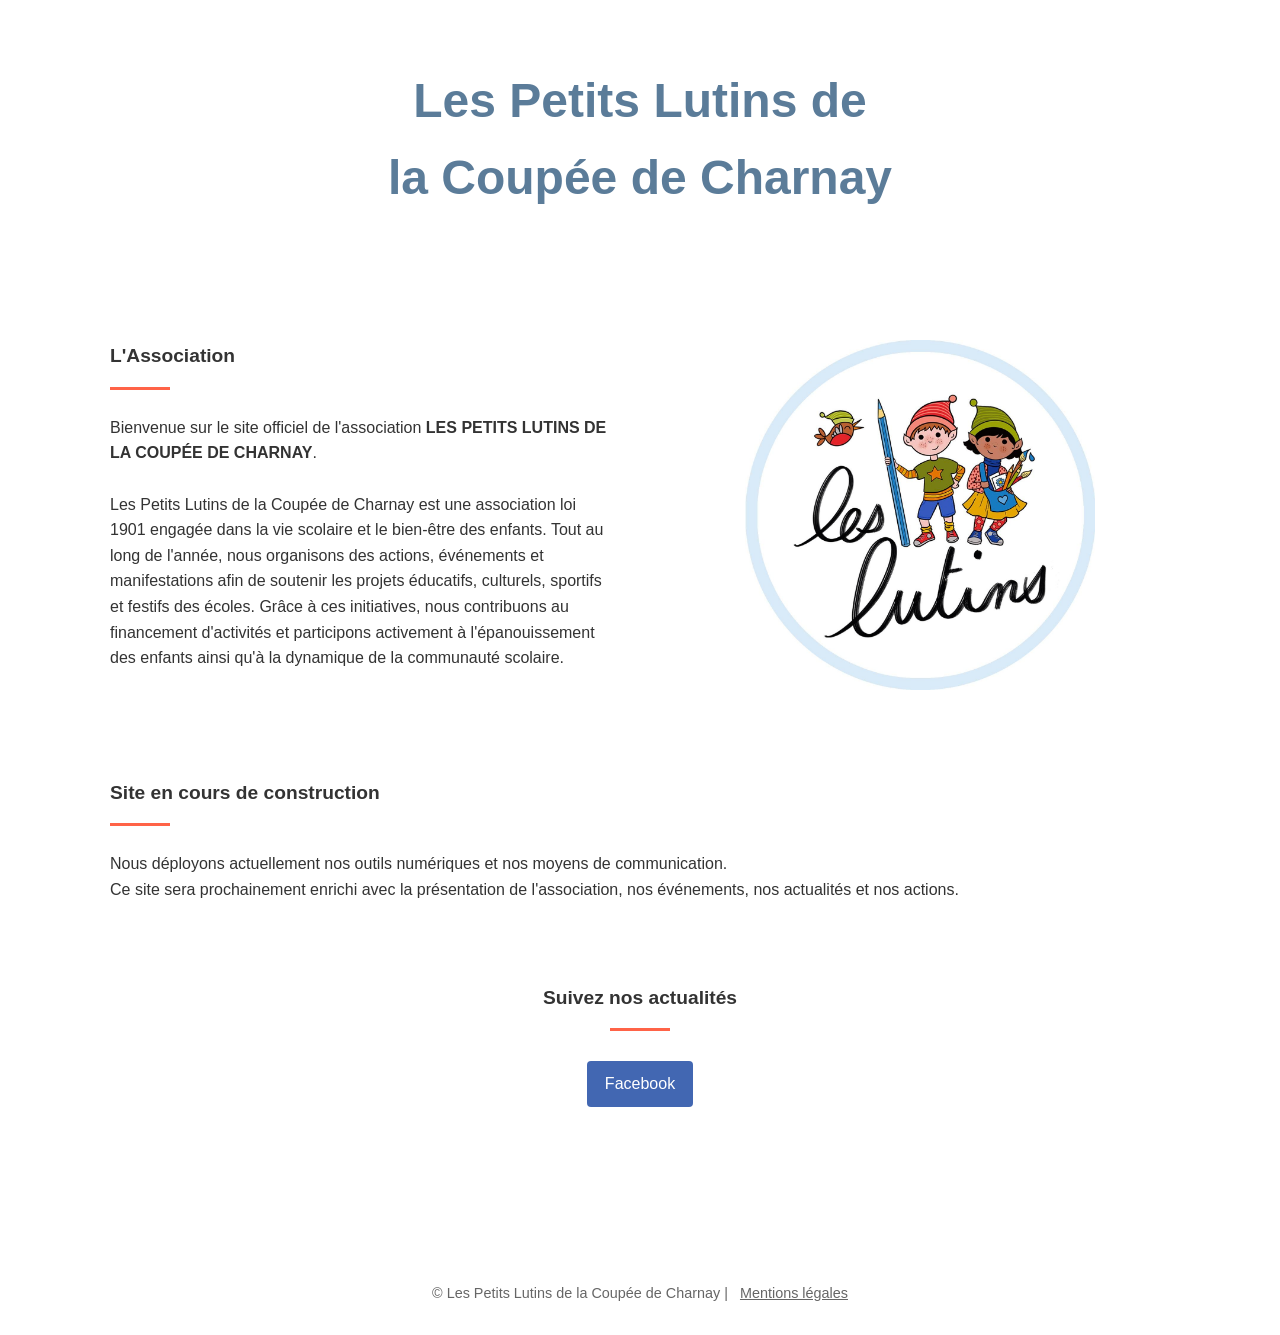
==== index.html @ 92e07673 "Add files via upload" ====
<!DOCTYPE html>
<html lang="fr">
<head>
<meta charset="UTF-8">
<meta name="viewport" content="width=device-width, initial-scale=1.0">

<title>Les Petits Lutins de la Coupée de Charnay</title>

<style>
*{
    margin:0;
    padding:0;
    box-sizing:border-box;
}

body{
    font-family: Arial, Helvetica, sans-serif;
    background:#fff;
    color:#333;
    line-height:1.6;
}

.hero{
    height:280px;
    background:#fff;
    display:flex;
    justify-content:center;
    align-items:center;
    text-align:center;
}

.hero h1{
    color:#5b7c99;
    font-size:3rem;
    font-weight:700;
}

.container{
    max-width:1100px;
    margin:auto;
    padding:60px 20px;
}

.section{
    margin-bottom:80px;
}

.two-columns{
    display:flex;
    gap:60px;
    align-items:center;
    flex-wrap:wrap;
}

.text{
    flex:1;
    min-width:320px;
}

.image{
    flex:1;
    text-align:center;
}

.image img{
    max-width:350px;
    width:100%;
}

h2{
    font-size:1.2rem;
    margin-bottom:10px;
}

.separator{
    width:60px;
    height:3px;
    background:#ff6347;
    margin:15px 0 25px 0;
}

.btn{
    display:inline-block;
    background:#5b7c99;
    color:white;
    text-decoration:none;
    padding:10px 18px;
    border-radius:4px;
    margin-top:15px;
}

.center{
    text-align:center;
}

.social{
    margin-top:20px;
}

.social a{
    display:inline-block;
    background:#4267B2;
    color:white;
    text-decoration:none;
    padding:10px 18px;
    border-radius:4px;
    margin:5px;
}

.footer{
    text-align:center;
    padding:30px;
    color:#666;
    font-size:0.9rem;
}

.footer a{
    color:inherit;
    margin-left:8px;
}

@media(max-width:768px){

    .hero h1{
        font-size:2rem;
        padding:20px;
    }

}
</style>
</head>

<body>

<header class="hero">
    <h1>Les Petits Lutins de<br>la Coupée de Charnay</h1>
</header>

<div class="container">

    <section class="section two-columns">

        <div class="text">

            <h2>L'Association</h2>
            <div class="separator"></div>

            <p>
                Bienvenue sur le site officiel de l'association
                <strong>LES PETITS LUTINS DE LA COUPÉE DE CHARNAY</strong>.
            </p>

            <br>

            <p>
                Les Petits Lutins de la Coupée de Charnay est une association loi 1901 engagée dans la vie scolaire et le bien-être des enfants.
                Tout au long de l'année, nous organisons des actions, événements et manifestations afin de soutenir les projets éducatifs, culturels, sportifs et festifs des écoles. Grâce à ces initiatives, nous contribuons au financement d'activités et participons activement à l'épanouissement des enfants ainsi qu'à la dynamique de la communauté scolaire.
            </p>

            <br>

        </div>

        <div class="image">
            <img src="logo.jpg" alt="Logo Les Petits Lutins">
        </div>

    </section>

    <section class="section">

        <h2>Site en cours de construction</h2>
        <div class="separator"></div>

        <p>
            Nous déployons actuellement nos outils numériques et nos moyens de communication.
        </p>

        <p>
            Ce site sera prochainement enrichi avec la présentation de l'association, nos événements, nos actualités et nos actions.
        </p>

    </section>

    <section class="section center">

        <h2>Suivez nos actualités</h2>

        <div class="separator" style="margin-left:auto;margin-right:auto;"></div>

        <div class="social">
            <a href="https://www.facebook.com/leslutinscharnay" target="_blank">
                Facebook
            </a>
        </div>

    </section>

</div>

<div class="footer">
    © Les Petits Lutins de la Coupée de Charnay |
    <a href="mentions_legales.html">Mentions légales</a>
</div>

</body>
</html>
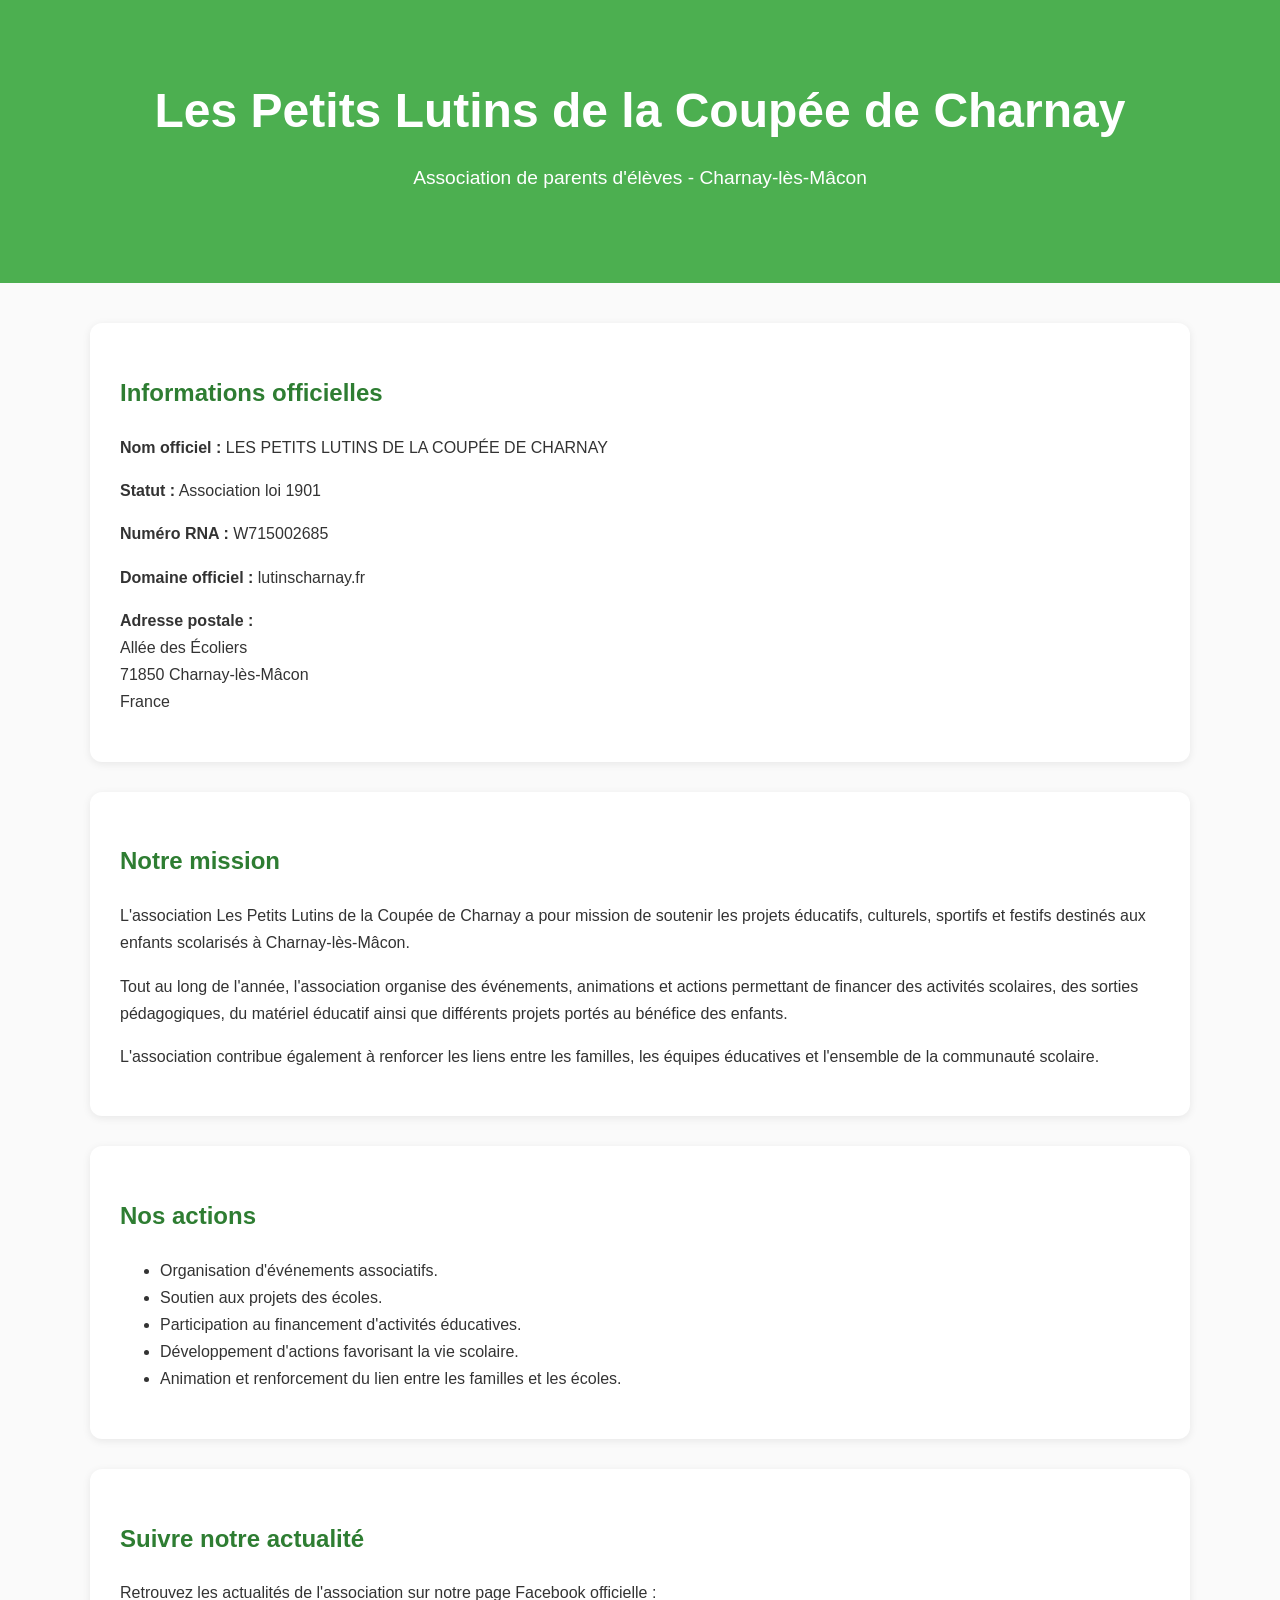
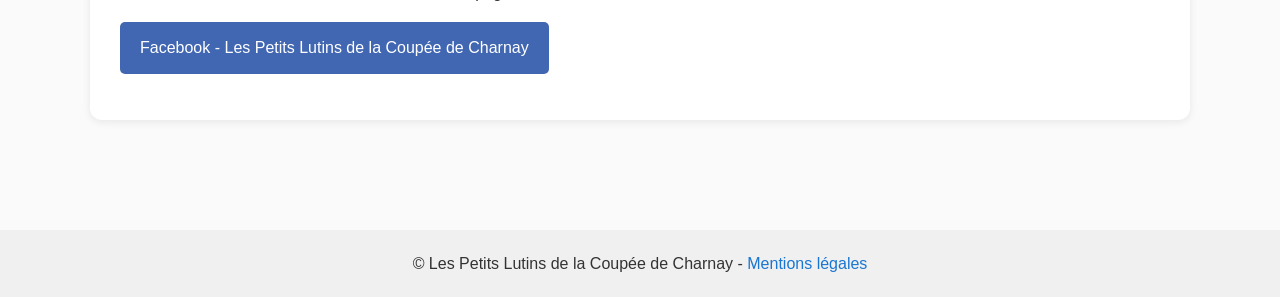
==== commit 2b293c46: "Update index.html" ====
--- a/index.html
+++ b/index.html
@@ -6,202 +6,180 @@
 
 <title>Les Petits Lutins de la Coupée de Charnay</title>
 
+<meta name="description" content="Site officiel de l'association Les Petits Lutins de la Coupée de Charnay">
+
 <style>
-*{
+body{
     margin:0;
-    padding:0;
-    box-sizing:border-box;
+    font-family:Arial, Helvetica, sans-serif;
+    background:#fafafa;
+    color:#333;
+    line-height:1.7;
 }
 
-body{
-    font-family: Arial, Helvetica, sans-serif;
-    background:#fff;
-    color:#333;
-    line-height:1.6;
+header{
+    background:#4CAF50;
+    color:white;
+    text-align:center;
+    padding:70px 20px;
 }
 
-.hero{
-    height:280px;
-    background:#fff;
-    display:flex;
-    justify-content:center;
-    align-items:center;
-    text-align:center;
+header h1{
+    margin:0;
+    font-size:3em;
 }
 
-.hero h1{
-    color:#5b7c99;
-    font-size:3rem;
-    font-weight:700;
+header p{
+    margin-top:10px;
+    font-size:1.2em;
 }
 
 .container{
     max-width:1100px;
     margin:auto;
-    padding:60px 20px;
+    padding:40px 20px;
 }
 
-.section{
-    margin-bottom:80px;
-}
-
-.two-columns{
-    display:flex;
-    gap:60px;
-    align-items:center;
-    flex-wrap:wrap;
-}
-
-.text{
-    flex:1;
-    min-width:320px;
-}
-
-.image{
-    flex:1;
-    text-align:center;
-}
-
-.image img{
-    max-width:350px;
-    width:100%;
+.card{
+    background:white;
+    padding:30px;
+    border-radius:12px;
+    box-shadow:0 2px 8px rgba(0,0,0,0.08);
+    margin-bottom:30px;
 }
 
 h2{
-    font-size:1.2rem;
-    margin-bottom:10px;
+    color:#2E7D32;
 }
 
-.separator{
-    width:60px;
-    height:3px;
-    background:#ff6347;
-    margin:15px 0 25px 0;
+a{
+    color:#1976D2;
+    text-decoration:none;
+}
+
+a:hover{
+    text-decoration:underline;
 }
 
 .btn{
     display:inline-block;
-    background:#5b7c99;
+    padding:12px 20px;
+    background:#4267B2;
     color:white;
-    text-decoration:none;
-    padding:10px 18px;
-    border-radius:4px;
-    margin-top:15px;
+    border-radius:5px;
 }
 
-.center{
+footer{
+    background:#f0f0f0;
     text-align:center;
-}
-
-.social{
-    margin-top:20px;
-}
-
-.social a{
-    display:inline-block;
-    background:#4267B2;
-    color:white;
-    text-decoration:none;
-    padding:10px 18px;
-    border-radius:4px;
-    margin:5px;
-}
-
-.footer{
-    text-align:center;
-    padding:30px;
-    color:#666;
-    font-size:0.9rem;
-}
-
-.footer a{
-    color:inherit;
-    margin-left:8px;
-}
-
-@media(max-width:768px){
-
-    .hero h1{
-        font-size:2rem;
-        padding:20px;
-    }
-
+    padding:20px;
+    margin-top:40px;
 }
 </style>
 </head>
 
 <body>
 
-<header class="hero">
-    <h1>Les Petits Lutins de<br>la Coupée de Charnay</h1>
+<header>
+    <h1>Les Petits Lutins de la Coupée de Charnay</h1>
+    <p>Association de parents d'élèves - Charnay-lès-Mâcon</p>
 </header>
 
 <div class="container">
 
-    <section class="section two-columns">
-
-        <div class="text">
-
-            <h2>L'Association</h2>
-            <div class="separator"></div>
-
-            <p>
-                Bienvenue sur le site officiel de l'association
-                <strong>LES PETITS LUTINS DE LA COUPÉE DE CHARNAY</strong>.
-            </p>
-
-            <br>
-
-            <p>
-                Les Petits Lutins de la Coupée de Charnay est une association loi 1901 engagée dans la vie scolaire et le bien-être des enfants.
-                Tout au long de l'année, nous organisons des actions, événements et manifestations afin de soutenir les projets éducatifs, culturels, sportifs et festifs des écoles. Grâce à ces initiatives, nous contribuons au financement d'activités et participons activement à l'épanouissement des enfants ainsi qu'à la dynamique de la communauté scolaire.
-            </p>
-
-            <br>
-
-        </div>
-
-        <div class="image">
-            <img src="logo.jpg" alt="Logo Les Petits Lutins">
-        </div>
-
-    </section>
-
-    <section class="section">
-
-        <h2>Site en cours de construction</h2>
-        <div class="separator"></div>
+    <div class="card">
+        <h2>Informations officielles</h2>
 
         <p>
-            Nous déployons actuellement nos outils numériques et nos moyens de communication.
+            <strong>Nom officiel :</strong>
+            LES PETITS LUTINS DE LA COUPÉE DE CHARNAY
         </p>
 
         <p>
-            Ce site sera prochainement enrichi avec la présentation de l'association, nos événements, nos actualités et nos actions.
+            <strong>Statut :</strong>
+            Association loi 1901
         </p>
 
-    </section>
+        <p>
+            <strong>Numéro RNA :</strong>
+            W715002685
+        </p>
 
-    <section class="section center">
+        <p>
+            <strong>Domaine officiel :</strong>
+            lutinscharnay.fr
+        </p>
 
-        <h2>Suivez nos actualités</h2>
+        <p>
+            <strong>Adresse postale :</strong><br>
+            Allée des Écoliers<br>
+            71850 Charnay-lès-Mâcon<br>
+            France
+        </p>
+    </div>
 
-        <div class="separator" style="margin-left:auto;margin-right:auto;"></div>
+    <div class="card">
 
-        <div class="social">
-            <a href="https://www.facebook.com/leslutinscharnay" target="_blank">
-                Facebook
+        <h2>Notre mission</h2>
+
+        <p>
+            L'association Les Petits Lutins de la Coupée de Charnay a pour mission
+            de soutenir les projets éducatifs, culturels, sportifs et festifs
+            destinés aux enfants scolarisés à Charnay-lès-Mâcon.
+        </p>
+
+        <p>
+            Tout au long de l'année, l'association organise des événements, animations
+            et actions permettant de financer des activités scolaires, des sorties
+            pédagogiques, du matériel éducatif ainsi que différents projets portés
+            au bénéfice des enfants.
+        </p>
+
+        <p>
+            L'association contribue également à renforcer les liens entre les familles,
+            les équipes éducatives et l'ensemble de la communauté scolaire.
+        </p>
+
+    </div>
+
+    <div class="card">
+
+        <h2>Nos actions</h2>
+
+        <ul>
+            <li>Organisation d'événements associatifs.</li>
+            <li>Soutien aux projets des écoles.</li>
+            <li>Participation au financement d'activités éducatives.</li>
+            <li>Développement d'actions favorisant la vie scolaire.</li>
+            <li>Animation et renforcement du lien entre les familles et les écoles.</li>
+        </ul>
+
+    </div>
+
+    <div class="card">
+
+        <h2>Suivre notre actualité</h2>
+
+        <p>
+            Retrouvez les actualités de l'association sur notre page Facebook officielle :
+        </p>
+
+        <p>
+            <a class="btn"
+               href="https://www.facebook.com/leslutinscharnay"
+               target="_blank">
+               Facebook - Les Petits Lutins de la Coupée de Charnay
             </a>
-        </div>
+        </p>
 
-    </section>
+    </div>
 
 </div>
 
-<div class="footer">
-    © Les Petits Lutins de la Coupée de Charnay |
-    <a href="mentions_legales.html">Mentions légales</a>
-</div>
+<footer>
+    © Les Petits Lutins de la Coupée de Charnay -
+    <a href="mentions-legales.html">Mentions légales</a>
+</footer>
 
 </body>
-</html>+</html>
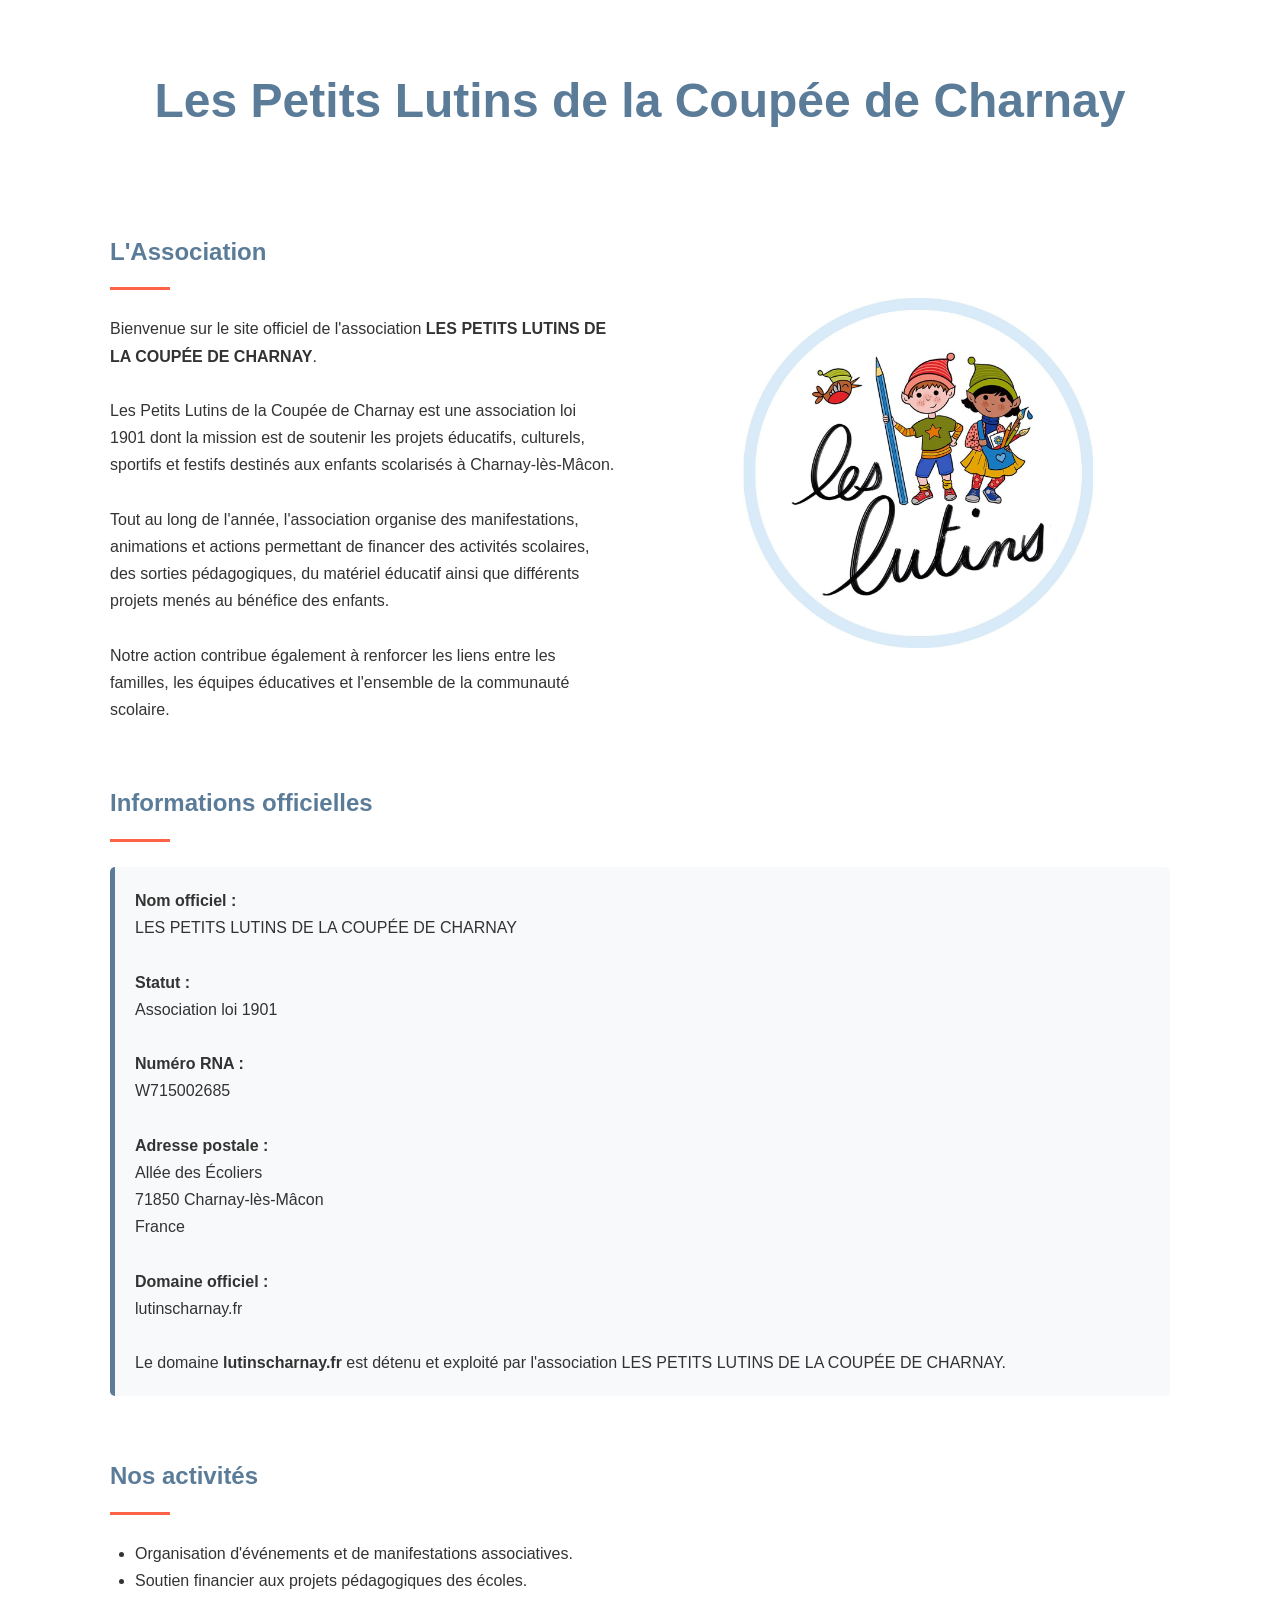
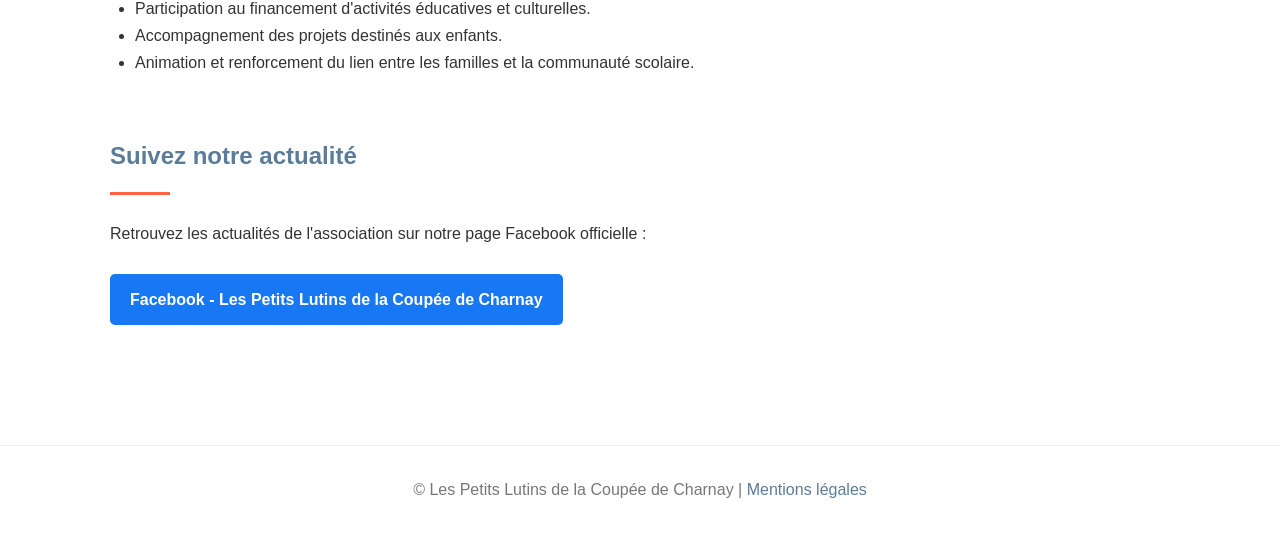
==== commit 9e8f409e: "Update index.html change" ====
--- a/index.html
+++ b/index.html
@@ -9,175 +9,258 @@
 <meta name="description" content="Site officiel de l'association Les Petits Lutins de la Coupée de Charnay">
 
 <style>
+
+*{
+    margin:0;
+    padding:0;
+    box-sizing:border-box;
+}
+
 body{
-    margin:0;
     font-family:Arial, Helvetica, sans-serif;
-    background:#fafafa;
+    background:#ffffff;
     color:#333;
     line-height:1.7;
 }
 
-header{
-    background:#4CAF50;
-    color:white;
+.hero{
+    background:#ffffff;
     text-align:center;
-    padding:70px 20px;
-}
-
-header h1{
-    margin:0;
-    font-size:3em;
-}
-
-header p{
-    margin-top:10px;
-    font-size:1.2em;
+    padding:60px 20px;
+}
+
+.hero h1{
+    color:#5b7c99;
+    font-size:3rem;
 }
 
 .container{
     max-width:1100px;
     margin:auto;
-    padding:40px 20px;
+    padding:30px 20px 60px;
+}
+
+.section{
+    margin-bottom:60px;
+}
+
+.two-columns{
+    display:flex;
+    flex-wrap:wrap;
+    gap:50px;
+    align-items:center;
+}
+
+.text{
+    flex:1;
+    min-width:320px;
+}
+
+.image{
+    flex:1;
+    text-align:center;
+}
+
+.image img{
+    max-width:350px;
+    width:100%;
+}
+
+h2{
+    color:#5b7c99;
+    margin-bottom:10px;
+}
+
+.separator{
+    width:60px;
+    height:3px;
+    background:#ff6347;
+    margin:15px 0 25px;
 }
 
 .card{
-    background:white;
+    background:#f8f9fb;
+    border-left:5px solid #5b7c99;
+    padding:20px;
+    border-radius:5px;
+}
+
+.facebook-btn{
+    display:inline-block;
+    background:#1877f2;
+    color:white;
+    text-decoration:none;
+    padding:12px 20px;
+    border-radius:5px;
+    font-weight:bold;
+}
+
+.facebook-btn:hover{
+    opacity:0.9;
+}
+
+.footer{
+    text-align:center;
     padding:30px;
-    border-radius:12px;
-    box-shadow:0 2px 8px rgba(0,0,0,0.08);
-    margin-bottom:30px;
-}
-
-h2{
-    color:#2E7D32;
-}
-
-a{
-    color:#1976D2;
+    border-top:1px solid #eee;
+    color:#777;
+}
+
+.footer a{
+    color:#5b7c99;
     text-decoration:none;
 }
 
-a:hover{
-    text-decoration:underline;
-}
-
-.btn{
-    display:inline-block;
-    padding:12px 20px;
-    background:#4267B2;
-    color:white;
-    border-radius:5px;
-}
-
-footer{
-    background:#f0f0f0;
-    text-align:center;
-    padding:20px;
-    margin-top:40px;
-}
+@media(max-width:768px){
+
+    .hero h1{
+        font-size:2rem;
+    }
+
+}
+
 </style>
 </head>
 
 <body>
 
-<header>
+<header class="hero">
     <h1>Les Petits Lutins de la Coupée de Charnay</h1>
-    <p>Association de parents d'élèves - Charnay-lès-Mâcon</p>
 </header>
 
 <div class="container">
 
-    <div class="card">
+    <section class="section two-columns">
+
+        <div class="text">
+
+            <h2>L'Association</h2>
+            <div class="separator"></div>
+
+            <p>
+                Bienvenue sur le site officiel de l'association
+                <strong>LES PETITS LUTINS DE LA COUPÉE DE CHARNAY</strong>.
+            </p>
+
+            <br>
+
+            <p>
+                Les Petits Lutins de la Coupée de Charnay est une association loi 1901 dont la mission est de soutenir les projets éducatifs, culturels, sportifs et festifs destinés aux enfants scolarisés à Charnay-lès-Mâcon.
+            </p>
+
+            <br>
+
+            <p>
+                Tout au long de l'année, l'association organise des manifestations, animations et actions permettant de financer des activités scolaires, des sorties pédagogiques, du matériel éducatif ainsi que différents projets menés au bénéfice des enfants.
+            </p>
+
+            <br>
+
+            <p>
+                Notre action contribue également à renforcer les liens entre les familles, les équipes éducatives et l'ensemble de la communauté scolaire.
+            </p>
+
+        </div>
+
+        <div class="image">
+            <img src="logo.jpg" alt="Logo Les Petits Lutins de la Coupée de Charnay">
+        </div>
+
+    </section>
+
+    <section class="section">
+
         <h2>Informations officielles</h2>
-
-        <p>
-            <strong>Nom officiel :</strong>
-            LES PETITS LUTINS DE LA COUPÉE DE CHARNAY
-        </p>
-
-        <p>
-            <strong>Statut :</strong>
-            Association loi 1901
-        </p>
-
-        <p>
-            <strong>Numéro RNA :</strong>
-            W715002685
-        </p>
-
-        <p>
-            <strong>Domaine officiel :</strong>
-            lutinscharnay.fr
-        </p>
-
-        <p>
-            <strong>Adresse postale :</strong><br>
-            Allée des Écoliers<br>
-            71850 Charnay-lès-Mâcon<br>
-            France
-        </p>
-    </div>
-
-    <div class="card">
-
-        <h2>Notre mission</h2>
-
-        <p>
-            L'association Les Petits Lutins de la Coupée de Charnay a pour mission
-            de soutenir les projets éducatifs, culturels, sportifs et festifs
-            destinés aux enfants scolarisés à Charnay-lès-Mâcon.
-        </p>
-
-        <p>
-            Tout au long de l'année, l'association organise des événements, animations
-            et actions permettant de financer des activités scolaires, des sorties
-            pédagogiques, du matériel éducatif ainsi que différents projets portés
-            au bénéfice des enfants.
-        </p>
-
-        <p>
-            L'association contribue également à renforcer les liens entre les familles,
-            les équipes éducatives et l'ensemble de la communauté scolaire.
-        </p>
-
-    </div>
-
-    <div class="card">
-
-        <h2>Nos actions</h2>
-
-        <ul>
-            <li>Organisation d'événements associatifs.</li>
-            <li>Soutien aux projets des écoles.</li>
-            <li>Participation au financement d'activités éducatives.</li>
-            <li>Développement d'actions favorisant la vie scolaire.</li>
-            <li>Animation et renforcement du lien entre les familles et les écoles.</li>
+        <div class="separator"></div>
+
+        <div class="card">
+
+            <p>
+                <strong>Nom officiel :</strong><br>
+                LES PETITS LUTINS DE LA COUPÉE DE CHARNAY
+            </p>
+
+            <br>
+
+            <p>
+                <strong>Statut :</strong><br>
+                Association loi 1901
+            </p>
+
+            <br>
+
+            <p>
+                <strong>Numéro RNA :</strong><br>
+                W715002685
+            </p>
+
+            <br>
+
+            <p>
+                <strong>Adresse postale :</strong><br>
+                Allée des Écoliers<br>
+                71850 Charnay-lès-Mâcon<br>
+                France
+            </p>
+
+            <br>
+
+            <p>
+                <strong>Domaine officiel :</strong><br>
+                lutinscharnay.fr
+            </p>
+
+            <br>
+
+            <p>
+                Le domaine <strong>lutinscharnay.fr</strong> est détenu et exploité par l'association
+                LES PETITS LUTINS DE LA COUPÉE DE CHARNAY.
+            </p>
+
+        </div>
+
+    </section>
+
+    <section class="section">
+
+        <h2>Nos activités</h2>
+        <div class="separator"></div>
+
+        <ul style="margin-left:25px;">
+            <li>Organisation d'événements et de manifestations associatives.</li>
+            <li>Soutien financier aux projets pédagogiques des écoles.</li>
+            <li>Participation au financement d'activités éducatives et culturelles.</li>
+            <li>Accompagnement des projets destinés aux enfants.</li>
+            <li>Animation et renforcement du lien entre les familles et la communauté scolaire.</li>
         </ul>
 
-    </div>
-
-    <div class="card">
-
-        <h2>Suivre notre actualité</h2>
+    </section>
+
+    <section class="section">
+
+        <h2>Suivez notre actualité</h2>
+        <div class="separator"></div>
 
         <p>
             Retrouvez les actualités de l'association sur notre page Facebook officielle :
         </p>
 
-        <p>
-            <a class="btn"
-               href="https://www.facebook.com/leslutinscharnay"
-               target="_blank">
-               Facebook - Les Petits Lutins de la Coupée de Charnay
-            </a>
-        </p>
-
-    </div>
+        <br>
+
+        <a
+            href="https://www.facebook.com/leslutinscharnay"
+            target="_blank"
+            rel="noopener noreferrer"
+            class="facebook-btn">
+            Facebook - Les Petits Lutins de la Coupée de Charnay
+        </a>
+
+    </section>
 
 </div>
 
-<footer>
-    © Les Petits Lutins de la Coupée de Charnay -
+<footer class="footer">
+    © Les Petits Lutins de la Coupée de Charnay |
     <a href="mentions-legales.html">Mentions légales</a>
 </footer>
 
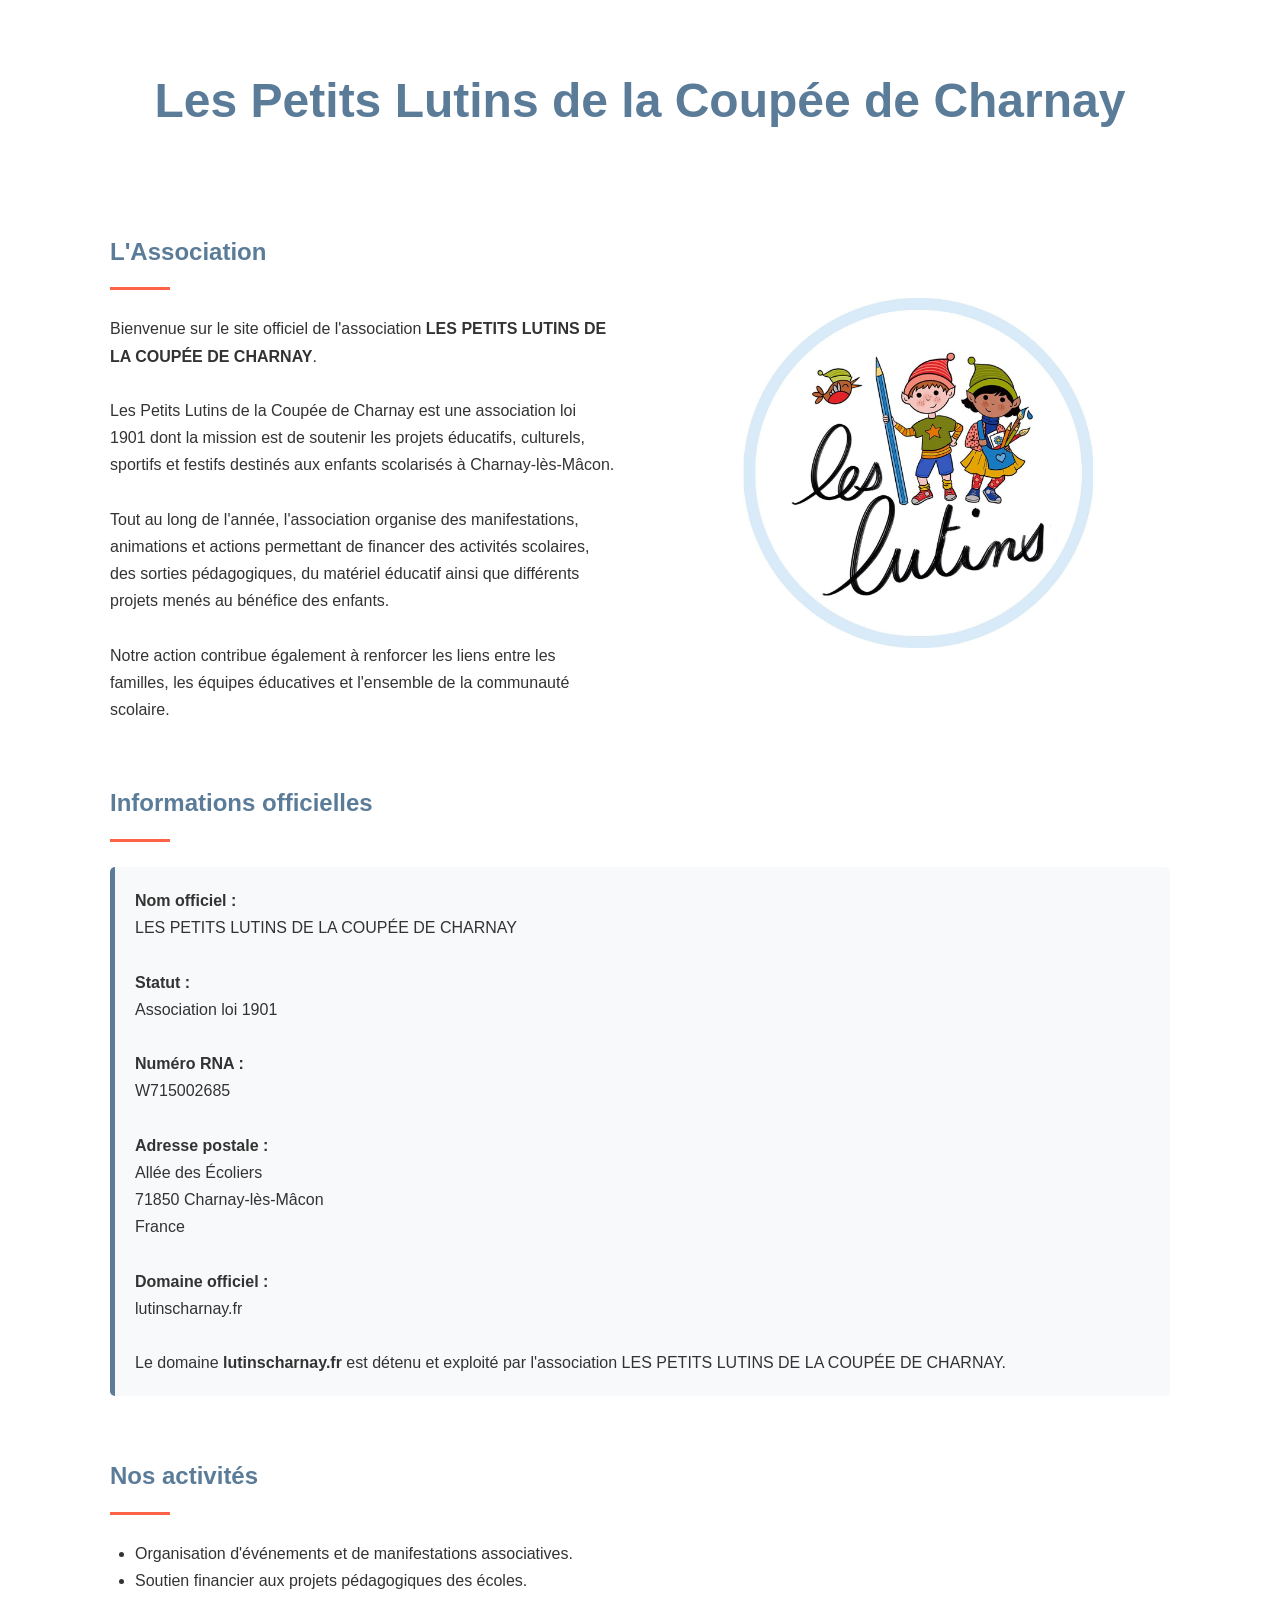
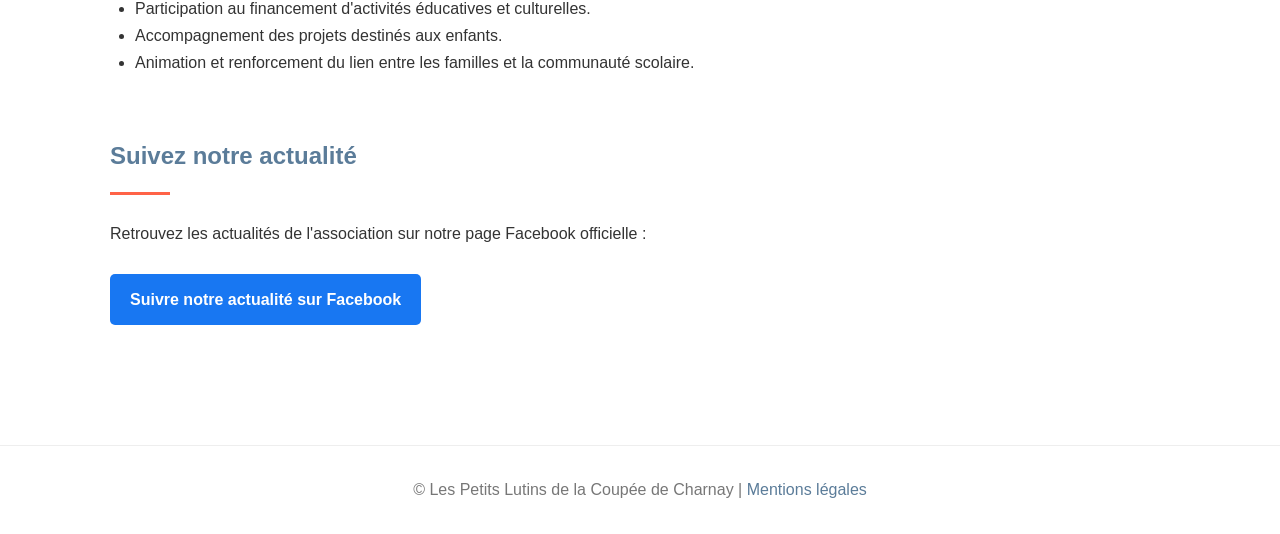
==== commit 3a0a0494: "Update index.html" ====
--- a/index.html
+++ b/index.html
@@ -10,115 +10,118 @@
 
 <style>
 
-*{
-    margin:0;
-    padding:0;
-    box-sizing:border-box;
-}
-
-body{
-    font-family:Arial, Helvetica, sans-serif;
-    background:#ffffff;
-    color:#333;
-    line-height:1.7;
-}
-
-.hero{
-    background:#ffffff;
-    text-align:center;
-    padding:60px 20px;
-}
-
-.hero h1{
-    color:#5b7c99;
-    font-size:3rem;
-}
-
-.container{
-    max-width:1100px;
-    margin:auto;
-    padding:30px 20px 60px;
-}
-
-.section{
-    margin-bottom:60px;
-}
-
-.two-columns{
-    display:flex;
-    flex-wrap:wrap;
-    gap:50px;
-    align-items:center;
-}
-
-.text{
-    flex:1;
-    min-width:320px;
-}
-
-.image{
-    flex:1;
-    text-align:center;
-}
-
-.image img{
-    max-width:350px;
-    width:100%;
-}
-
-h2{
-    color:#5b7c99;
-    margin-bottom:10px;
-}
-
-.separator{
-    width:60px;
-    height:3px;
-    background:#ff6347;
-    margin:15px 0 25px;
-}
-
-.card{
-    background:#f8f9fb;
-    border-left:5px solid #5b7c99;
-    padding:20px;
-    border-radius:5px;
-}
-
-.facebook-btn{
-    display:inline-block;
-    background:#1877f2;
-    color:white;
-    text-decoration:none;
-    padding:12px 20px;
-    border-radius:5px;
-    font-weight:bold;
-}
-
-.facebook-btn:hover{
-    opacity:0.9;
-}
-
-.footer{
-    text-align:center;
-    padding:30px;
-    border-top:1px solid #eee;
-    color:#777;
-}
-
-.footer a{
-    color:#5b7c99;
-    text-decoration:none;
-}
-
-@media(max-width:768px){
-
-    .hero h1{
-        font-size:2rem;
+* {
+    margin: 0;
+    padding: 0;
+    box-sizing: border-box;
+}
+
+body {
+    font-family: Arial, Helvetica, sans-serif;
+    background: #ffffff;
+    color: #333;
+    line-height: 1.7;
+}
+
+.hero {
+    background: #ffffff;
+    text-align: center;
+    padding: 60px 20px;
+}
+
+.hero h1 {
+    color: #5b7c99;
+    font-size: 3rem;
+}
+
+.container {
+    max-width: 1100px;
+    margin: auto;
+    padding: 30px 20px 60px;
+}
+
+.section {
+    margin-bottom: 60px;
+}
+
+.two-columns {
+    display: flex;
+    flex-wrap: wrap;
+    gap: 50px;
+    align-items: center;
+}
+
+.text {
+    flex: 1;
+    min-width: 320px;
+}
+
+.image {
+    flex: 1;
+    text-align: center;
+}
+
+.image img {
+    max-width: 350px;
+    width: 100%;
+}
+
+h2 {
+    color: #5b7c99;
+    margin-bottom: 10px;
+}
+
+.separator {
+    width: 60px;
+    height: 3px;
+    background: #ff6347;
+    margin: 15px 0 25px;
+}
+
+.card {
+    background: #f8f9fb;
+    border-left: 5px solid #5b7c99;
+    padding: 20px;
+    border-radius: 5px;
+}
+
+.facebook-btn {
+    display: inline-block;
+    background: #1877f2;
+    color: white;
+    text-decoration: none;
+    padding: 12px 20px;
+    border-radius: 5px;
+    font-weight: bold;
+}
+
+.facebook-btn:hover {
+    opacity: 0.9;
+}
+
+.footer {
+    text-align: center;
+    padding: 30px;
+    border-top: 1px solid #eee;
+    color: #777;
+}
+
+.footer a {
+    color: #5b7c99;
+    text-decoration: none;
+}
+
+.footer a:hover {
+    text-decoration: underline;
+}
+
+@media(max-width:768px) {
+
+    .hero h1 {
+        font-size: 2rem;
     }
 
 }
-
 </style>
 </head>
 
@@ -213,8 +216,7 @@
             <br>
 
             <p>
-                Le domaine <strong>lutinscharnay.fr</strong> est détenu et exploité par l'association
-                LES PETITS LUTINS DE LA COUPÉE DE CHARNAY.
+                Le domaine <strong>lutinscharnay.fr</strong> est détenu et exploité par l'association LES PETITS LUTINS DE LA COUPÉE DE CHARNAY.
             </p>
 
         </div>
@@ -252,7 +254,7 @@
             target="_blank"
             rel="noopener noreferrer"
             class="facebook-btn">
-            Facebook - Les Petits Lutins de la Coupée de Charnay
+            Suivre notre actualité sur Facebook
         </a>
 
     </section>
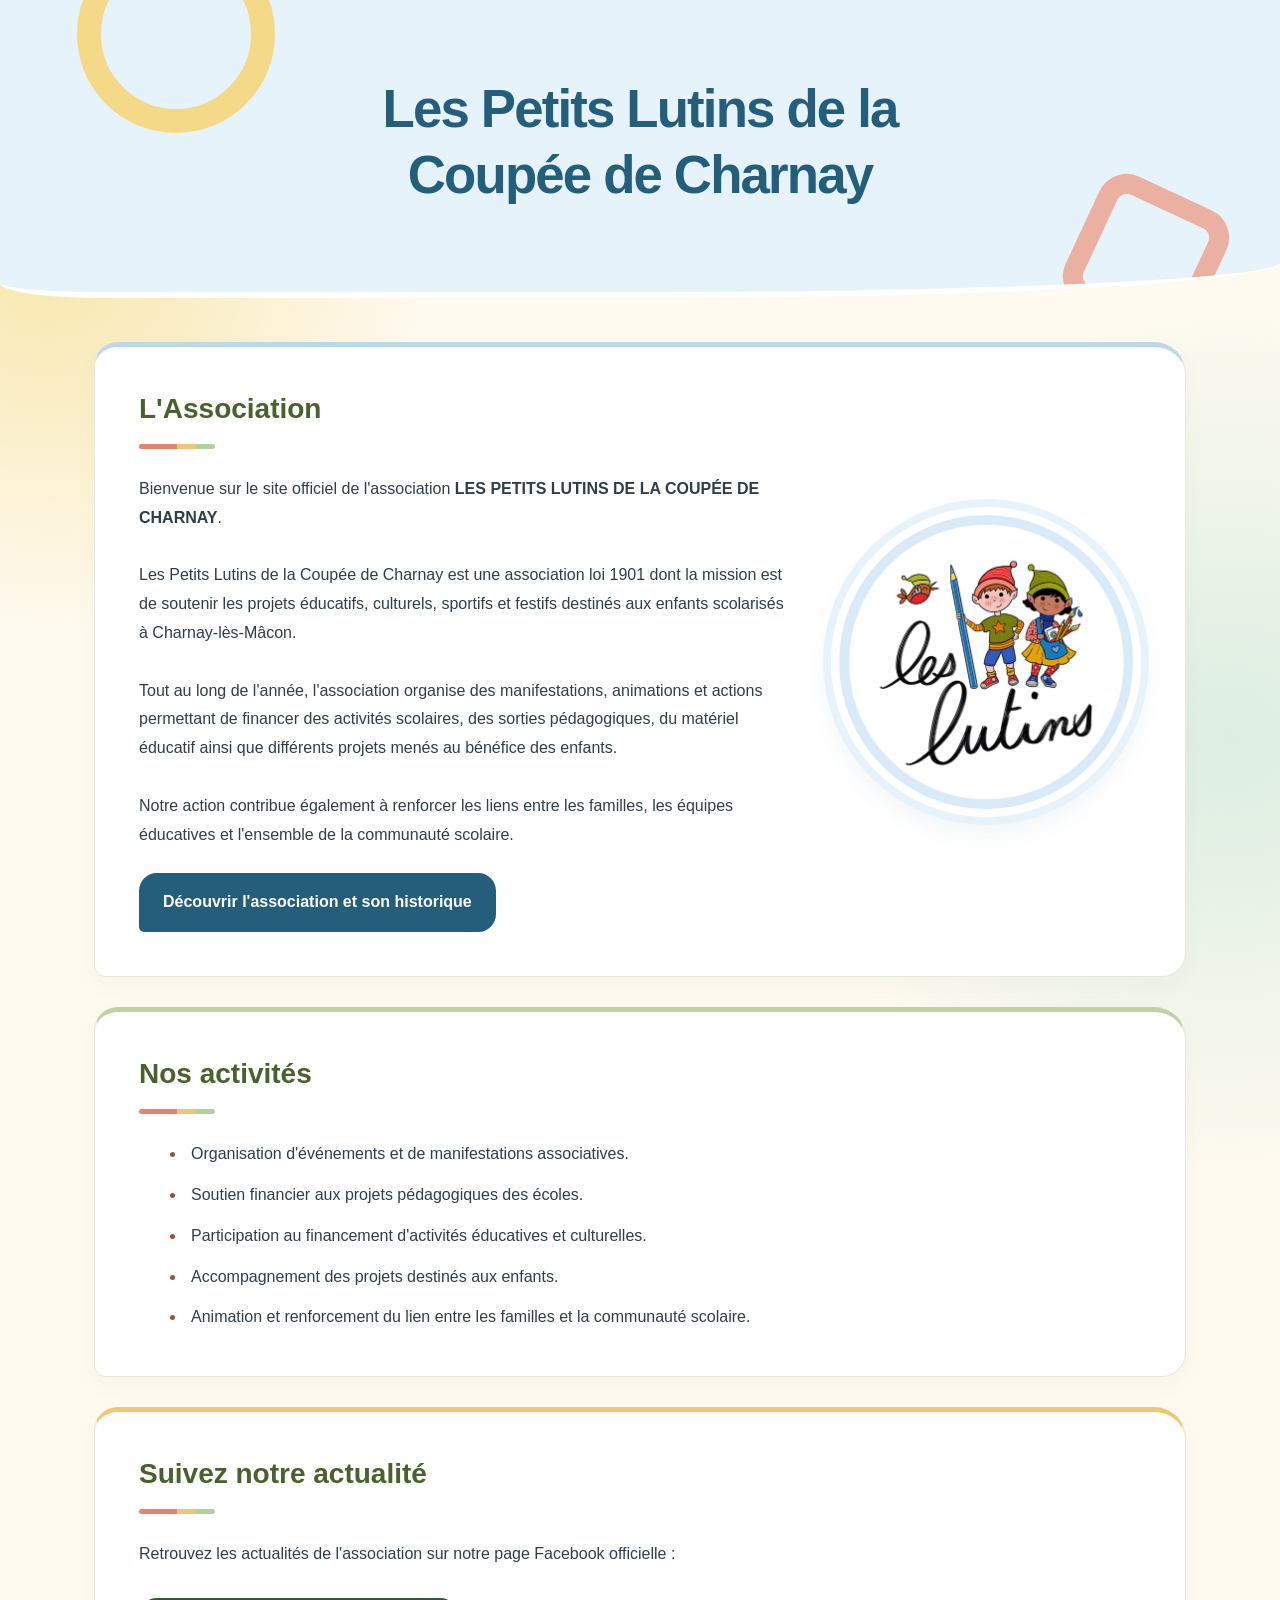
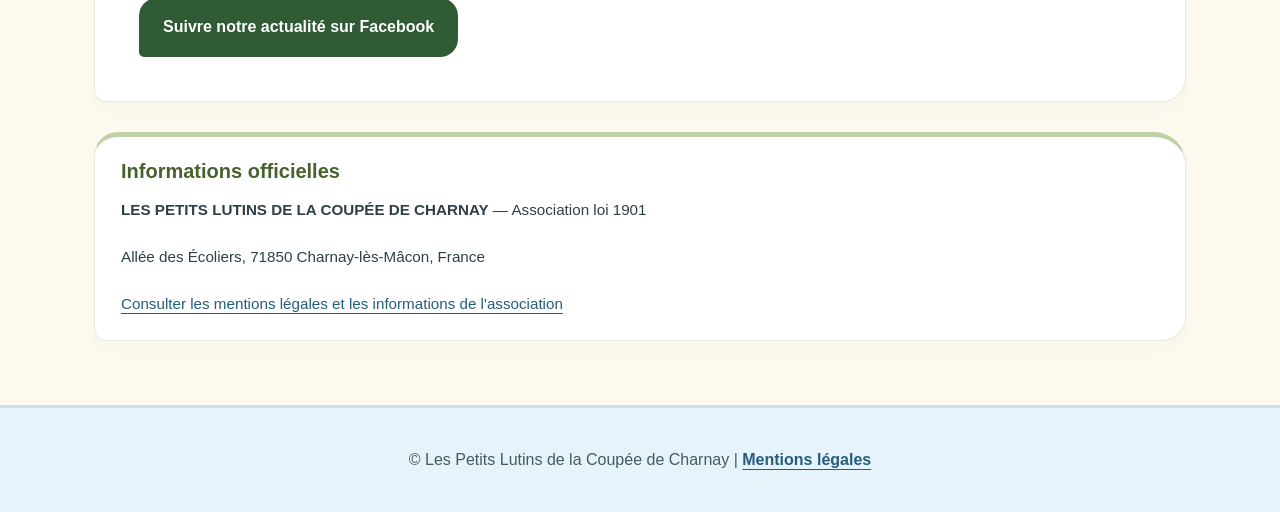
==== commit 92da4a8d: "Add files via upload" ====
--- a/index.html
+++ b/index.html
@@ -8,121 +8,7 @@
 
 <meta name="description" content="Site officiel de l'association Les Petits Lutins de la Coupée de Charnay">
 
-<style>
-
-* {
-    margin: 0;
-    padding: 0;
-    box-sizing: border-box;
-}
-
-body {
-    font-family: Arial, Helvetica, sans-serif;
-    background: #ffffff;
-    color: #333;
-    line-height: 1.7;
-}
-
-.hero {
-    background: #ffffff;
-    text-align: center;
-    padding: 60px 20px;
-}
-
-.hero h1 {
-    color: #5b7c99;
-    font-size: 3rem;
-}
-
-.container {
-    max-width: 1100px;
-    margin: auto;
-    padding: 30px 20px 60px;
-}
-
-.section {
-    margin-bottom: 60px;
-}
-
-.two-columns {
-    display: flex;
-    flex-wrap: wrap;
-    gap: 50px;
-    align-items: center;
-}
-
-.text {
-    flex: 1;
-    min-width: 320px;
-}
-
-.image {
-    flex: 1;
-    text-align: center;
-}
-
-.image img {
-    max-width: 350px;
-    width: 100%;
-}
-
-h2 {
-    color: #5b7c99;
-    margin-bottom: 10px;
-}
-
-.separator {
-    width: 60px;
-    height: 3px;
-    background: #ff6347;
-    margin: 15px 0 25px;
-}
-
-.card {
-    background: #f8f9fb;
-    border-left: 5px solid #5b7c99;
-    padding: 20px;
-    border-radius: 5px;
-}
-
-.facebook-btn {
-    display: inline-block;
-    background: #1877f2;
-    color: white;
-    text-decoration: none;
-    padding: 12px 20px;
-    border-radius: 5px;
-    font-weight: bold;
-}
-
-.facebook-btn:hover {
-    opacity: 0.9;
-}
-
-.footer {
-    text-align: center;
-    padding: 30px;
-    border-top: 1px solid #eee;
-    color: #777;
-}
-
-.footer a {
-    color: #5b7c99;
-    text-decoration: none;
-}
-
-.footer a:hover {
-    text-decoration: underline;
-}
-
-@media(max-width:768px) {
-
-    .hero h1 {
-        font-size: 2rem;
-    }
-
-}
-</style>
+<link rel="stylesheet" href="styles.css">
 </head>
 
 <body>
@@ -163,62 +49,12 @@
                 Notre action contribue également à renforcer les liens entre les familles, les équipes éducatives et l'ensemble de la communauté scolaire.
             </p>
 
+            <a class="association-link" href="association.html">Découvrir l'association et son historique</a>
+
         </div>
 
         <div class="image">
             <img src="logo.jpg" alt="Logo Les Petits Lutins de la Coupée de Charnay">
-        </div>
-
-    </section>
-
-    <section class="section">
-
-        <h2>Informations officielles</h2>
-        <div class="separator"></div>
-
-        <div class="card">
-
-            <p>
-                <strong>Nom officiel :</strong><br>
-                LES PETITS LUTINS DE LA COUPÉE DE CHARNAY
-            </p>
-
-            <br>
-
-            <p>
-                <strong>Statut :</strong><br>
-                Association loi 1901
-            </p>
-
-            <br>
-
-            <p>
-                <strong>Numéro RNA :</strong><br>
-                W715002685
-            </p>
-
-            <br>
-
-            <p>
-                <strong>Adresse postale :</strong><br>
-                Allée des Écoliers<br>
-                71850 Charnay-lès-Mâcon<br>
-                France
-            </p>
-
-            <br>
-
-            <p>
-                <strong>Domaine officiel :</strong><br>
-                lutinscharnay.fr
-            </p>
-
-            <br>
-
-            <p>
-                Le domaine <strong>lutinscharnay.fr</strong> est détenu et exploité par l'association LES PETITS LUTINS DE LA COUPÉE DE CHARNAY.
-            </p>
-
         </div>
 
     </section>
@@ -259,12 +95,22 @@
 
     </section>
 
+    <section class="section official-info">
+
+        <h2>Informations officielles</h2>
+        <p><strong>LES PETITS LUTINS DE LA COUPÉE DE CHARNAY</strong> — Association loi 1901</p>
+        <p>Allée des Écoliers, 71850 Charnay-lès-Mâcon, France</p>
+        <p><a href="mentions_legales.html">Consulter les mentions légales et les informations de l'association</a></p>
+
+    </section>
+
 </div>
 
 <footer class="footer">
     © Les Petits Lutins de la Coupée de Charnay |
-    <a href="mentions-legales.html">Mentions légales</a>
+    <a href="mentions_legales.html">Mentions légales</a>
 </footer>
 
 </body>
 </html>
+ 
--- a/styles.css
+++ b/styles.css
@@ -0,0 +1,343 @@
+:root {
+    color-scheme: light;
+    --ink: #303f46;
+    --blue: #245e7a;
+    --green: #48612d;
+    --coral: #e58470;
+    --sky: #e7f3fa;
+    --cream: #fffaf0;
+}
+
+* {
+    box-sizing: border-box;
+}
+
+body {
+    margin: 0;
+    background:
+        radial-gradient(circle at 4% 12%, #f8e7ad 0, transparent 24rem),
+        radial-gradient(circle at 96% 35%, #dceee2 0, transparent 28rem),
+        var(--cream);
+    color: var(--ink);
+    font-family: "Trebuchet MS", Arial, Helvetica, sans-serif;
+    font-size: 1rem;
+    line-height: 1.8;
+    overflow-wrap: anywhere;
+}
+
+h1,
+h2,
+p,
+ul {
+    margin: 0;
+}
+
+h1,
+h2 {
+    font-family: "Trebuchet MS", Arial, Helvetica, sans-serif;
+    line-height: 1.25;
+    text-wrap: balance;
+}
+
+.hero {
+    position: relative;
+    isolation: isolate;
+    overflow: hidden;
+    padding: 76px 24px 84px;
+    border-bottom: 6px solid #fff;
+    border-radius: 0 0 50% 8% / 0 0 12% 5%;
+    background: var(--sky);
+    text-align: center;
+}
+
+.hero::before,
+.hero::after {
+    position: absolute;
+    z-index: -1;
+    content: "";
+    pointer-events: none;
+}
+
+.hero::before {
+    width: 150px;
+    height: 150px;
+    top: -65px;
+    left: 6%;
+    border: 24px solid #f3d988;
+    border-radius: 50%;
+}
+
+.hero::after {
+    width: 100px;
+    height: 100px;
+    right: 5%;
+    bottom: -35px;
+    border: 20px solid #eab1a2;
+    border-radius: 30px;
+    transform: rotate(25deg);
+}
+
+.hero h1 {
+    max-width: 900px;
+    margin: auto;
+    color: var(--blue);
+    font-size: clamp(2rem, 4.5vw, 3.3rem);
+    letter-spacing: -0.035em;
+}
+
+.hero p {
+    margin-top: 18px;
+    color: var(--blue);
+    font-size: 1.1rem;
+}
+
+.container {
+    max-width: 1140px;
+    margin: auto;
+    padding: 44px 24px 64px;
+}
+
+.section {
+    margin-bottom: 30px;
+    padding: clamp(24px, 4vw, 44px);
+    border: 1px solid #e7e8dc;
+    border-top: 5px solid #bdd8e7;
+    border-radius: 24px 32px 24px 12px;
+    background: #fff;
+    box-shadow: 0 8px 24px #33493608;
+}
+
+.section:nth-of-type(2n) {
+    border-top-color: #bfd1a7;
+}
+
+.section:nth-of-type(3n) {
+    border-top-color: #efc675;
+}
+
+.section:last-child {
+    margin-bottom: 0;
+}
+
+.official-info {
+    padding: 22px 26px;
+    font-size: 0.95rem;
+}
+
+.official-info h2 {
+    font-size: 1.25rem;
+}
+
+.official-info p + p {
+    margin-top: 8px;
+}
+
+.two-columns {
+    display: flex;
+    flex-wrap: wrap;
+    gap: 36px;
+    align-items: center;
+}
+
+.text {
+    flex: 1 1 360px;
+    min-width: 0;
+}
+
+.image {
+    flex: 0 1 310px;
+    margin: auto;
+    text-align: center;
+}
+
+.image img {
+    display: block;
+    width: 100%;
+    max-width: 310px;
+    height: auto;
+    border: 8px solid #fff;
+    border-radius: 50%;
+    box-shadow: 0 0 0 8px var(--sky), 0 12px 28px #245e7a15;
+}
+
+h2 {
+    margin-bottom: 12px;
+    color: var(--green);
+    font-size: clamp(1.35rem, 2.5vw, 1.75rem);
+}
+
+.separator {
+    width: 76px;
+    height: 5px;
+    margin: 18px 0 26px;
+    border-radius: 10px;
+    background: linear-gradient(90deg, var(--coral) 0 50%, #efc675 50% 75%, #b6cf9e 75%);
+}
+
+.card {
+    padding: clamp(20px, 3vw, 30px);
+    border: 1px solid #dce7d0;
+    border-left: 5px solid #b6cf9e;
+    border-radius: 16px;
+    background: #f5f8ef;
+}
+
+.section p + p,
+.section ul,
+.section p + .card {
+    margin-top: 20px;
+}
+
+.section ul {
+    padding-left: 22px;
+}
+
+.section li {
+    padding-left: 5px;
+    margin-bottom: 12px;
+}
+
+.section li:last-child {
+    margin-bottom: 0;
+}
+
+li::marker {
+    color: #9b513d;
+}
+
+a {
+    color: var(--blue);
+    text-decoration-thickness: 1px;
+    text-underline-offset: 4px;
+}
+
+a:hover {
+    color: var(--green);
+    text-decoration-thickness: 2px;
+}
+
+a:focus-visible {
+    outline: 3px solid var(--blue);
+    outline-offset: 5px;
+}
+
+.association-link,
+.facebook-btn {
+    display: inline-block;
+    padding: 13px 22px;
+    border: 2px solid transparent;
+    border-radius: 18px 18px 18px 5px;
+    background: var(--blue);
+    color: #fff;
+    font-weight: bold;
+    text-decoration: none;
+}
+
+.association-link {
+    margin-top: 24px;
+}
+
+.facebook-btn {
+    background: #315b34;
+}
+
+.association-link:hover,
+.facebook-btn:hover {
+    border-color: var(--blue);
+    background: var(--sky);
+    color: var(--blue);
+}
+
+nav.section {
+    padding: 16px 24px;
+    border-top: 0;
+    background: #fffdf7;
+    box-shadow: none;
+}
+
+.footer {
+    padding: 32px 24px;
+    border-top: 3px solid #c9dfeb;
+    background: var(--sky);
+    color: #435b66;
+    text-align: center;
+}
+
+.footer a {
+    display: inline-block;
+    padding: 6px 0;
+    font-weight: bold;
+}
+
+.legal-page {
+    max-width: 1000px;
+    margin: 36px auto;
+    padding: clamp(24px, 5vw, 56px);
+    border: 1px solid #e7e8dc;
+    border-top: 7px solid #bdd8e7;
+    border-radius: 28px;
+    background: #fffdf8;
+    box-shadow: 0 12px 36px #3349360d;
+}
+
+.legal-page h1 {
+    margin-bottom: 38px;
+    padding-bottom: 24px;
+    border-bottom: 5px solid #efc675;
+    color: var(--blue);
+    font-size: clamp(2rem, 4vw, 2.8rem);
+}
+
+.legal-page h2 {
+    margin-top: 32px;
+}
+
+.legal-page p + p {
+    margin-top: 18px;
+}
+
+.legal-page > p:last-child {
+    margin-top: 36px;
+    padding-top: 24px;
+    border-top: 1px solid #dce7d0;
+}
+
+@media (max-width: 768px) {
+    .hero {
+        padding: 52px 22px 60px;
+    }
+
+    .container {
+        padding: 24px 16px 40px;
+    }
+
+    .section {
+        border-radius: 20px;
+    }
+
+    .image {
+        flex-basis: 230px;
+    }
+
+    .legal-page {
+        width: calc(100% - 32px);
+        margin: 16px auto;
+    }
+}
+
+@media print {
+    body,
+    .legal-page,
+    .hero,
+    .section,
+    .card,
+    .footer {
+        background: #fff;
+        box-shadow: none;
+    }
+
+    .hero::before,
+    .hero::after {
+        display: none;
+    }
+}
